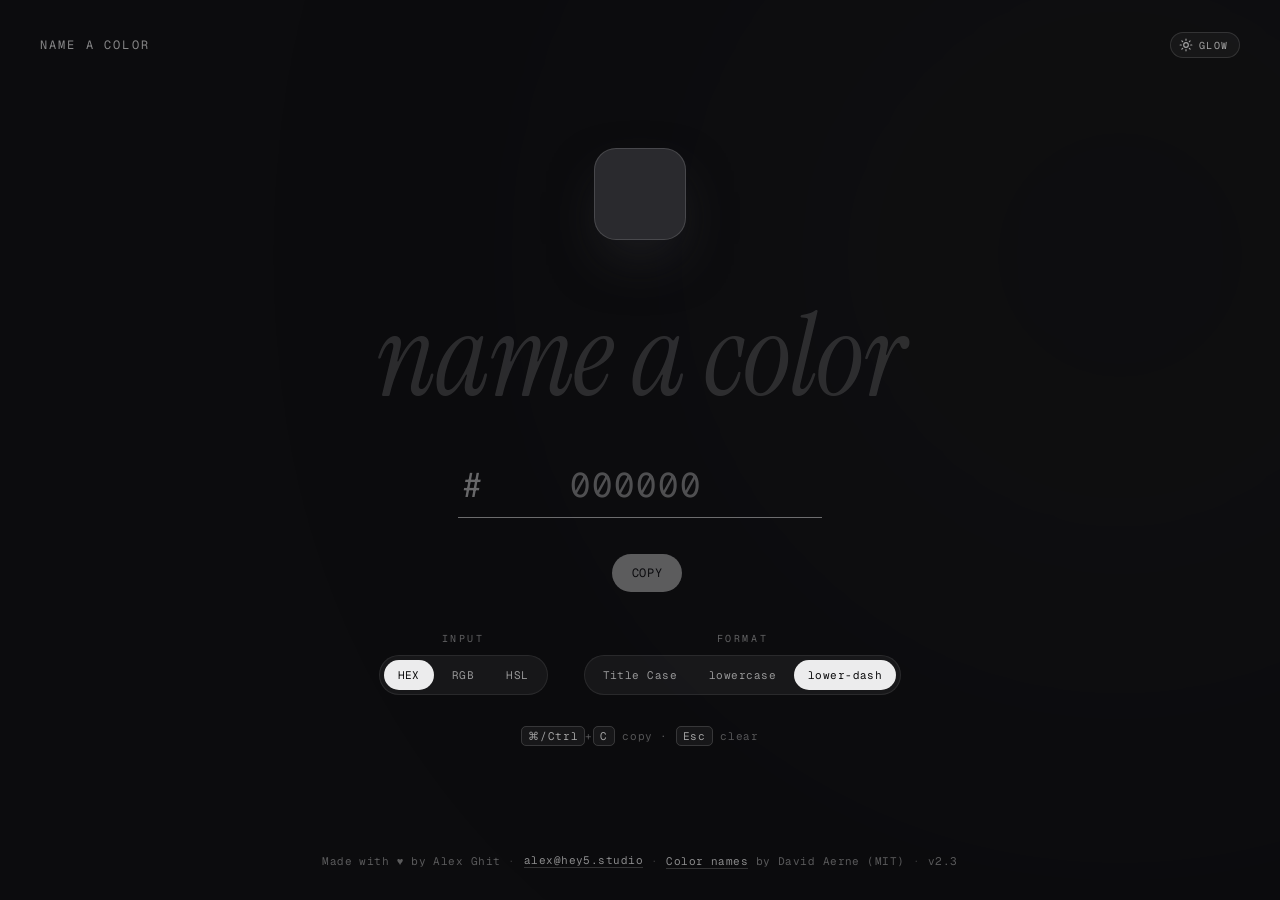
==== site/index.html @ d5b78bcb "Add files via upload" ====
<!DOCTYPE html>
<html lang="en">
<head>
<meta charset="utf-8">
<meta name="viewport" content="width=device-width, initial-scale=1">
<title>Name a Color</title>
<meta name="description" content="Enter a hex code and get a color name.">
<meta name="theme-color" content="#0c0c0e">

<link rel="icon" href="/favicon.ico" sizes="any">
<link rel="icon" href="/favicon.svg" type="image/svg+xml">
<link rel="apple-touch-icon" href="/apple-touch-icon.png">
<link rel="manifest" href="/site.webmanifest">
<meta name="apple-mobile-web-app-title" content="Name a Color">

<meta property="og:type" content="website">
<meta property="og:title" content="Name a Color">
<meta property="og:description" content="Enter a hex code and get a color name.">
<meta name="twitter:card" content="summary">

<link rel="preconnect" href="https://fonts.googleapis.com">
<link rel="preconnect" href="https://fonts.gstatic.com" crossorigin>
<link href="https://fonts.googleapis.com/css2?family=Geist:wght@400;500&family=Geist+Mono:wght@400;500&family=Instrument+Serif&display=swap" rel="stylesheet">
<link rel="stylesheet" href="style.css">
</head>
<body class="is-empty">

<div class="glow" id="glow"></div>

<header class="topbar">
  <button id="home" class="wordmark" type="button">Name a Color</button>
  <div class="topbar-right">
    <button id="glowToggle" class="glowtoggle" type="button" aria-pressed="true" aria-label="Toggle background glow" title="Toggle glow">
      <svg class="glow-on" viewBox="0 0 24 24" fill="none" stroke="currentColor" stroke-width="2" stroke-linecap="round" stroke-linejoin="round" aria-hidden="true">
        <circle cx="12" cy="12" r="4"></circle>
        <path d="M12 2v2M12 20v2M4.9 4.9l1.4 1.4M17.7 17.7l1.4 1.4M2 12h2M20 12h2M4.9 19.1l1.4-1.4M17.7 6.3l1.4-1.4"></path>
      </svg>
      <svg class="glow-off" viewBox="0 0 24 24" fill="none" stroke="currentColor" stroke-width="2" stroke-linecap="round" stroke-linejoin="round" aria-hidden="true">
        <circle cx="12" cy="12" r="4"></circle>
        <path d="M12 2v2M2 12h2M20 12h2M12 20v2"></path>
        <line x1="3" y1="3" x2="21" y2="21"></line>
      </svg>
      <span class="glowtoggle-label">Glow</span>
    </button>
  </div>
</header>

<main class="stage">

  <div class="swatch" id="swatch"></div>

  <div class="family" id="family"></div>

  <h1 class="name" id="name" aria-live="polite">name a color</h1>

  <div class="hexwrap">
    <span class="hash">#</span>
    <span id="hex" class="hexfield"
          contenteditable="plaintext-only"
          role="textbox"
          aria-label="Hex code"
          spellcheck="false"
          autocorrect="off"
          autocapitalize="off"
          data-placeholder="000000"></span>
    <button id="clear" class="clear" type="button" aria-label="Clear" title="Esc to clear">
      <svg viewBox="0 0 24 24" fill="none" stroke="currentColor" stroke-width="2"
           stroke-linecap="round" aria-hidden="true">
        <line x1="6" y1="6" x2="18" y2="18"></line>
        <line x1="18" y1="6" x2="6" y2="18"></line>
      </svg>
    </button>
  </div>

  <div class="meta">
    <div class="pills">
      <span class="pill" id="rgb" role="button" tabindex="0" title="Click to copy" aria-live="polite"></span>
      <span class="pill" id="hsl" role="button" tabindex="0" title="Click to copy" aria-live="polite"></span>
    </div>
    <button class="copy" id="copy" type="button">Copy</button>
  </div>

  <div class="settings">
    <div class="group">
      <div class="grouplabel">Input</div>
      <div class="segs" id="mode">
        <button data-v="hex" type="button">HEX</button>
        <button data-v="rgb" type="button">RGB</button>
        <button data-v="hsl" type="button">HSL</button>
      </div>
    </div>
    <div class="group">
      <div class="grouplabel">Format</div>
      <div class="segs" id="fmt">
        <button data-v="title" type="button">Title Case</button>
        <button data-v="lower" type="button">lowercase</button>
        <button data-v="dash" type="button">lower-dash</button>
      </div>
    </div>
  </div>

  <div class="hint"><kbd>⌘/Ctrl</kbd>+<kbd>C</kbd> copy · <kbd>Esc</kbd> clear</div>

</main>

<footer class="footer">
  <span>Made with ♥ by Alex Ghit</span>
  <span class="dot">·</span>
  <a href="mailto:alex@hey5.studio">alex@hey5.studio</a>
  <span class="dot">·</span>
  <span><a href="https://github.com/meodai/color-names" target="_blank" rel="noopener noreferrer">Color names</a> by David Aerne (MIT)</span>
  <span class="dot">·</span>
  <span>v2.3</span>
</footer>

<script src="colors.js"></script>
<script src="script.js"></script>
</body>
</html>
---- site/style.css ----
*,*::before,*::after{margin:0;padding:0;box-sizing:border-box}

:root{
  --bg:#2a2a2e;
  --accent:rgba(255,255,255,0.30);
  --ink:rgba(255,255,255,0.94);
  --ease:cubic-bezier(.22,1,.36,1);
}

html{
  height:100%;
  overflow-x:hidden;
  -webkit-text-size-adjust:100%;
  text-size-adjust:100%;
}

body{
  min-height:100vh;
  min-height:100svh;
  width:100%;
  max-width:100%;
  background:#0c0c0e;
  color:var(--ink);
  font-family:'Geist',-apple-system,BlinkMacSystemFont,sans-serif;
  display:flex;
  flex-direction:column;
  position:relative;
  overflow-x:clip;
  -webkit-tap-highlight-color:transparent;
}

/* text selection colour */
::selection{
  background:var(--accent);
  color:#0c0c0e;
}

/* buttons: no gesture-disambiguation delay on touch */
button{
  touch-action:manipulation;
  -webkit-tap-highlight-color:transparent;
}

/* instant press feedback (no transition on the way down) */
.copy:active,
.clear:active,
.segs button:active{
  transition:none;
  transform:scale(.94);
}
.copy:active{background:rgba(255,255,255,.75)}
.clear:active{background:rgba(255,255,255,.22)}

/* stop long-press selecting decorative / interactive chrome */
.topbar,
.family,
.name,
.hash,
.grouplabel,
.hint,
.segs,
.copy,
.clear,
.footer{
  -webkit-user-select:none;
  user-select:none;
}

/* ambient glow */
.glow{
  position:absolute;
  top:-25%;
  left:50%;
  width:min(960px, 140vw);
  aspect-ratio:1;
  border-radius:50%;
  background:var(--bg);
  filter:blur(200px);
  opacity:.24;
  transition:background 900ms var(--ease), opacity 900ms var(--ease);
  animation:glowdrift 14s ease-in-out infinite;
  will-change:transform;
  pointer-events:none;
}
@keyframes glowdrift{
  0%{transform:translate(-50%,0) scale(1)}
  50%{transform:translate(-50%,2%) scale(1.06)}
  100%{transform:translate(-50%,0) scale(1)}
}
@media (prefers-reduced-motion:reduce){
  .glow{animation:none}
  *{transition-duration:.01ms !important}
}

/* hide glow when toggled off */
body.no-glow .glow{opacity:0 !important}

.topbar-right{
  display:flex;
  align-items:center;
  gap:12px;
}
.glowtoggle{
  display:inline-flex;
  align-items:center;
  gap:6px;
  height:26px;
  padding:0 10px 0 8px;
  border:1px solid rgba(255,255,255,.12);
  border-radius:999px;
  background:rgba(255,255,255,.04);
  color:rgba(255,255,255,.6);
  cursor:pointer;
  font-family:'Geist Mono',ui-monospace,monospace;
  font-size:10px;
  letter-spacing:.16em;
  text-transform:uppercase;
  transition:background 200ms, color 200ms, border-color 200ms;
}
.glowtoggle svg{width:14px;height:14px;flex:none}
.glowtoggle .glow-off{display:none}
.glowtoggle[aria-pressed="false"] .glow-on{display:none}
.glowtoggle[aria-pressed="false"] .glow-off{display:block}
.glowtoggle:hover{color:rgba(255,255,255,.92);border-color:rgba(255,255,255,.25)}
.glowtoggle[aria-pressed="false"]{
  color:rgba(255,255,255,.4);
  background:transparent;
}

/* top bar */
.topbar{
  position:relative;
  display:flex;
  justify-content:space-between;
  align-items:center;
  padding:32px 40px;
  font-family:'Geist Mono',ui-monospace,monospace;
  font-size:12px;
  letter-spacing:.18em;
  text-transform:uppercase;
  color:rgba(255,255,255,.5);
}
.wordmark{
  font:inherit;
  letter-spacing:inherit;
  text-transform:inherit;
  color:inherit;
  background:none;
  border:none;
  padding:0;
  cursor:pointer;
  transition:color 200ms;
}
.wordmark:hover{color:rgba(255,255,255,.85)}

/* center stage */
.stage{
  position:relative;
  flex:1;
  display:flex;
  flex-direction:column;
  align-items:center;
  justify-content:center;
  text-align:center;
  padding:0 24px 24px;
}

.swatch{
  width:92px;
  height:92px;
  border-radius:22px;
  background:var(--bg);
  box-shadow:0 24px 60px -18px var(--bg), inset 0 0 0 1px rgba(255,255,255,.14);
  transition:background 900ms var(--ease), box-shadow 900ms var(--ease);
  margin-bottom:30px;
}

.family{
  font-family:'Geist Mono',ui-monospace,monospace;
  font-size:12px;
  letter-spacing:.28em;
  text-transform:uppercase;
  color:rgba(255,255,255,.42);
  margin-bottom:18px;
}

.name{
  font-family:'Instrument Serif',Georgia,serif;
  font-weight:400;
  font-size:clamp(34px,9vw,140px);
  line-height:.98;
  letter-spacing:-.01em;
  text-wrap:balance;
  color:var(--accent);
  transition:color 700ms var(--ease);
  max-width:100%;
  overflow-wrap:break-word;
  hyphens:auto;
}

/* hex input */
.hexwrap{
  margin-top:44px;
  display:inline-flex;
  align-items:center;
  gap:4px;
  border-bottom:1.5px solid rgba(255,255,255,.16);
  padding:6px 4px 10px;
  transition:border-color 300ms;
}
.hexwrap:focus-within{border-bottom-color:rgba(255,255,255,.4)}

.hash{
  font-family:'Geist Mono',ui-monospace,monospace;
  font-size:clamp(22px,3.4vw,34px);
  color:rgba(255,255,255,.38);
}

.hexfield{
  display:inline-block;
  min-width:clamp(180px,32vw,300px);
  outline:none;
  color:var(--ink);
  font-family:'Geist Mono',ui-monospace,monospace;
  font-size:clamp(22px,3.4vw,34px);
  letter-spacing:.06em;
  caret-color:var(--accent);
  white-space:pre;
  overflow:hidden;
  -webkit-user-modify:read-write-plaintext-only;
  -webkit-touch-callout:none;
}
.hexfield:empty::before{
  content:attr(data-placeholder);
  color:rgba(255,255,255,.28);
  pointer-events:none;
}

.clear{
  flex:none;
  display:grid;
  place-items:center;
  width:26px;
  height:26px;
  margin-left:2px;
  padding:0;
  border:none;
  border-radius:50%;
  background:rgba(255,255,255,.08);
  color:rgba(255,255,255,.55);
  cursor:pointer;
  transition:background 180ms, color 180ms, opacity 180ms, transform 140ms var(--ease);
}
.clear svg{width:13px;height:13px}
.clear:hover{background:rgba(255,255,255,.16);color:rgba(255,255,255,.9)}
.is-empty .clear{opacity:0;pointer-events:none}

/* meta + copy */
.meta{
  margin-top:36px;
  display:flex;
  align-items:center;
  gap:14px;
  flex-wrap:wrap;
  justify-content:center;
}
.pills{
  display:flex;
  gap:10px;
  flex-wrap:wrap;
  justify-content:center;
  font-family:'Geist Mono',ui-monospace,monospace;
  font-size:12px;
  letter-spacing:.04em;
  color:rgba(255,255,255,.6);
}
.pill{
  border:1px solid rgba(255,255,255,.14);
  border-radius:999px;
  padding:8px 14px;
  white-space:nowrap;
  cursor:pointer;
  transition:border-color 140ms var(--ease), background 140ms var(--ease);
}
.pill:hover{
  border-color:rgba(255,255,255,.3);
  background:rgba(255,255,255,.05);
}
.pill:active{transform:translateY(1px)}
.pill.copied{
  border-color:rgba(255,255,255,.4);
  background:rgba(255,255,255,.08);
}

.copy{
  cursor:pointer;
  font-family:'Geist Mono',ui-monospace,monospace;
  font-size:12px;
  letter-spacing:.06em;
  text-transform:uppercase;
  color:#0c0c0e;
  background:rgba(255,255,255,.94);
  border:none;
  border-radius:999px;
  padding:11px 20px;
  transition:opacity 200ms, transform 140ms var(--ease), background 140ms;
}
.copy:hover{opacity:.85}

/* settings */
.settings{
  margin-top:40px;
  display:flex;
  gap:36px;
  flex-wrap:wrap;
  justify-content:center;
  align-items:flex-start;
}
.group{
  display:flex;
  flex-direction:column;
  align-items:center;
  gap:10px;
}
.grouplabel{
  font-family:'Geist Mono',ui-monospace,monospace;
  font-size:10px;
  letter-spacing:.26em;
  text-transform:uppercase;
  color:rgba(255,255,255,.35);
}
.segs{
  display:flex;
  gap:4px;
  max-width:100%;
  background:rgba(255,255,255,.05);
  border:1px solid rgba(255,255,255,.08);
  border-radius:999px;
  padding:4px;
}
.segs button{
  cursor:pointer;
  font-family:'Geist Mono',ui-monospace,monospace;
  font-size:11px;
  letter-spacing:.04em;
  white-space:nowrap;
  border:none;
  border-radius:999px;
  padding:8px 14px;
  background:transparent;
  color:rgba(255,255,255,.55);
  transition:background 220ms, color 220ms, transform 140ms var(--ease);
}
.segs button:hover{color:rgba(255,255,255,.85)}
.segs button[aria-pressed="true"]{
  background:rgba(255,255,255,.92);
  color:#0c0c0e;
}

.hint{
  margin-top:34px;
  font-family:'Geist Mono',ui-monospace,monospace;
  font-size:11px;
  letter-spacing:.06em;
  color:rgba(255,255,255,.3);
}
.hint kbd{
  font-family:inherit;
  font-size:inherit;
  padding:2px 6px;
  border-radius:5px;
  border:1px solid rgba(255,255,255,.14);
  background:rgba(255,255,255,.05);
  color:rgba(255,255,255,.6);
}

/* footer */
.footer{
  position:relative;
  flex-shrink:0;
  display:flex;
  flex-wrap:wrap;
  justify-content:center;
  align-items:center;
  gap:8px;
  padding:28px 24px 32px;
  font-family:'Geist Mono',ui-monospace,monospace;
  font-size:11px;
  letter-spacing:.04em;
  color:rgba(255,255,255,.32);
  text-align:center;
}
.footer a{
  color:rgba(255,255,255,.52);
  text-decoration:none;
  border-bottom:1px solid rgba(255,255,255,.16);
  transition:color 200ms, border-color 200ms;
}
.footer a:hover{
  color:rgba(255,255,255,.85);
  border-bottom-color:rgba(255,255,255,.4);
}
.footer .dot{opacity:.5}

/* empty state */
.is-empty .pill{display:none}
.is-empty .copy{opacity:.35;pointer-events:none}
.is-empty .name{opacity:.45;font-style:italic}
.is-empty .glow{opacity:.10}
.is-empty .family{min-height:1em}

/* keyboard focus */
.copy:focus-visible,
.segs button:focus-visible,
.footer a:focus-visible{
  outline:2px solid var(--accent);
  outline-offset:2px;
}
.hexfield:focus-visible{outline:none}

@media (max-width:600px){
  .topbar{padding:24px 20px;font-size:11px}
  .stage{padding:0 16px 24px}
  .settings{gap:24px}
  .footer{
    flex-direction:column;
    gap:14px;
    font-size:11px;
    line-height:1.5;
    padding:24px 20px 30px;
  }
  .footer .dot{display:none}
  .footer a{
    display:inline;
    border-bottom-width:1px;
  }
}

@media (max-width:380px){
  .segs button{padding:8px 9px;font-size:10px;letter-spacing:0}
  .swatch{width:76px;height:76px;border-radius:18px;margin-bottom:24px}
  .hexwrap{margin-top:32px}
  .meta{margin-top:28px}
  .settings{margin-top:32px}
}
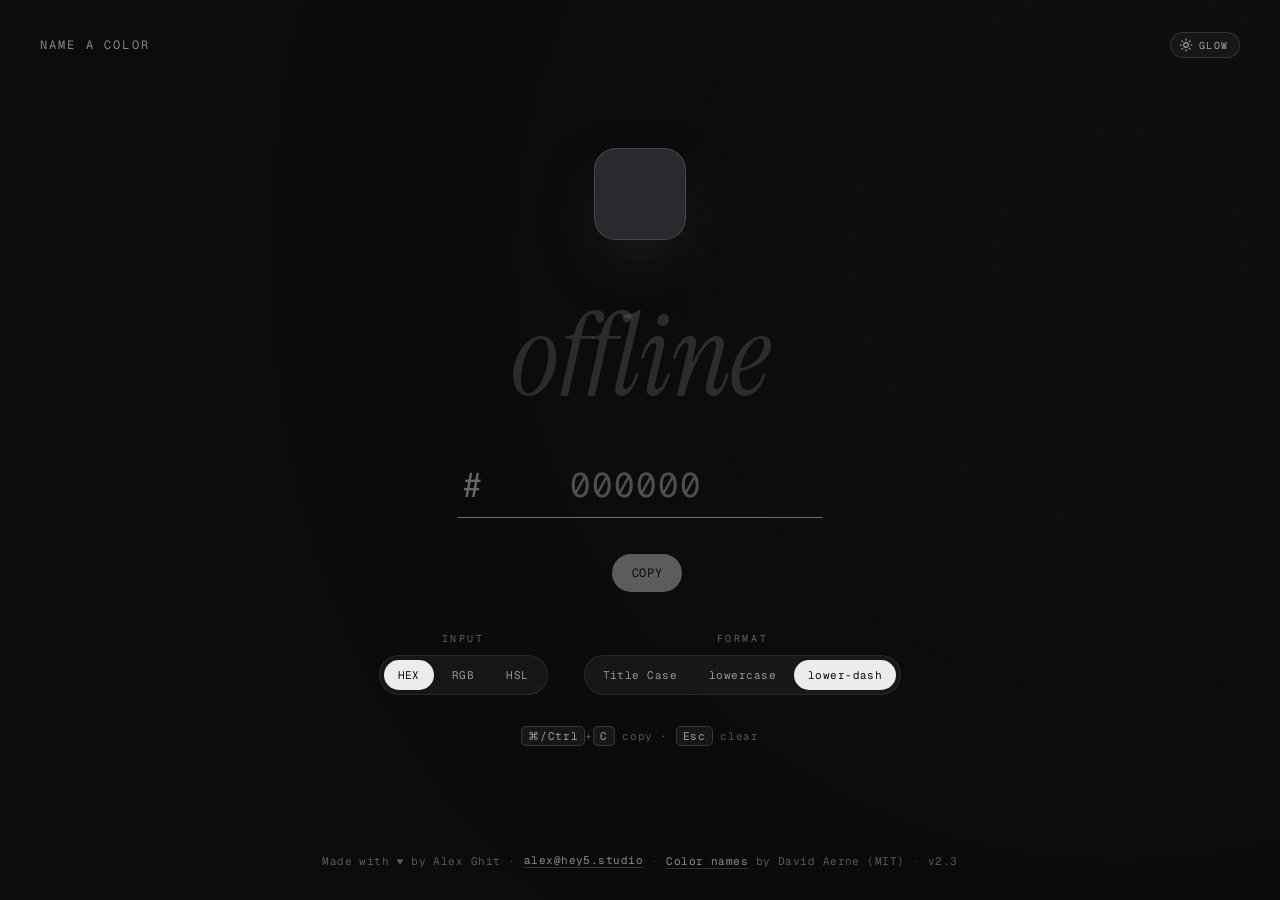
==== commit 993d7134: "Rename index.html to site/index.html" ====
--- a/site/index.html
+++ b/site/index.html
@@ -7,11 +7,7 @@
 <meta name="description" content="Enter a hex code and get a color name.">
 <meta name="theme-color" content="#0c0c0e">
 
-<link rel="icon" href="/favicon.ico" sizes="any">
-<link rel="icon" href="/favicon.svg" type="image/svg+xml">
-<link rel="apple-touch-icon" href="/apple-touch-icon.png">
-<link rel="manifest" href="/site.webmanifest">
-<meta name="apple-mobile-web-app-title" content="Name a Color">
+<link rel="icon" type="image/svg+xml" href="data:image/svg+xml,%3Csvg%20width%3D%2232%22%20height%3D%2232%22%20viewBox%3D%220%200%2032%2032%22%20xmlns%3D%22http%3A%2F%2Fwww.w3.org%2F2000%2Fsvg%22%3E%20%3Crect%20width%3D%2232%22%20height%3D%2232%22%20rx%3D%226%22%20fill%3D%22%23111111%22%3E%3C%2Frect%3E%20%3Ccircle%20cx%3D%2216%22%20cy%3D%2216%22%20r%3D%228%22%20fill%3D%22%23ffffff%22%3E%3C%2Fcircle%3E%20%3C%2Fsvg%3E">
 
 <meta property="og:type" content="website">
 <meta property="og:title" content="Name a Color">
@@ -21,7 +17,453 @@
 <link rel="preconnect" href="https://fonts.googleapis.com">
 <link rel="preconnect" href="https://fonts.gstatic.com" crossorigin>
 <link href="https://fonts.googleapis.com/css2?family=Geist:wght@400;500&family=Geist+Mono:wght@400;500&family=Instrument+Serif&display=swap" rel="stylesheet">
-<link rel="stylesheet" href="style.css">
+<style>
+*,*::before,*::after{margin:0;padding:0;box-sizing:border-box}
+
+:root{
+  --bg:#2a2a2e;
+  --accent:rgba(255,255,255,0.30);
+  --ink:rgba(255,255,255,0.94);
+  --ease:cubic-bezier(.22,1,.36,1);
+}
+
+html{
+  height:100%;
+  overflow-x:hidden;
+  -webkit-text-size-adjust:100%;
+  text-size-adjust:100%;
+}
+
+body{
+  min-height:100vh;
+  min-height:100svh;
+  width:100%;
+  max-width:100%;
+  background:#0c0c0e;
+  color:var(--ink);
+  font-family:'Geist',-apple-system,BlinkMacSystemFont,sans-serif;
+  display:flex;
+  flex-direction:column;
+  position:relative;
+  overflow-x:clip;
+  -webkit-tap-highlight-color:transparent;
+}
+
+/* text selection colour */
+::selection{
+  background:var(--accent);
+  color:#0c0c0e;
+}
+
+/* buttons: no gesture-disambiguation delay on touch */
+button{
+  touch-action:manipulation;
+  -webkit-tap-highlight-color:transparent;
+}
+
+/* instant press feedback (no transition on the way down) */
+.copy:active,
+.clear:active,
+.segs button:active{
+  transition:none;
+  transform:scale(.94);
+}
+.copy:active{background:rgba(255,255,255,.75)}
+.clear:active{background:rgba(255,255,255,.22)}
+
+/* stop long-press selecting decorative / interactive chrome */
+.topbar,
+.family,
+.name,
+.hash,
+.grouplabel,
+.hint,
+.segs,
+.copy,
+.clear,
+.footer{
+  -webkit-user-select:none;
+  user-select:none;
+}
+
+/* ambient glow */
+.glow{
+  position:absolute;
+  top:-25%;
+  left:50%;
+  width:min(960px, 140vw);
+  aspect-ratio:1;
+  border-radius:50%;
+  background:var(--bg);
+  filter:blur(200px);
+  opacity:.24;
+  transition:background 900ms var(--ease), opacity 900ms var(--ease);
+  animation:glowdrift 14s ease-in-out infinite;
+  will-change:transform;
+  pointer-events:none;
+}
+@keyframes glowdrift{
+  0%{transform:translate(-50%,0) scale(1)}
+  50%{transform:translate(-50%,2%) scale(1.06)}
+  100%{transform:translate(-50%,0) scale(1)}
+}
+@media (prefers-reduced-motion:reduce){
+  .glow{animation:none}
+  *{transition-duration:.01ms !important}
+}
+
+/* hide glow when toggled off */
+body.no-glow .glow{opacity:0 !important}
+
+.topbar-right{
+  display:flex;
+  align-items:center;
+  gap:12px;
+}
+.glowtoggle{
+  display:inline-flex;
+  align-items:center;
+  gap:6px;
+  height:26px;
+  padding:0 10px 0 8px;
+  border:1px solid rgba(255,255,255,.12);
+  border-radius:999px;
+  background:rgba(255,255,255,.04);
+  color:rgba(255,255,255,.6);
+  cursor:pointer;
+  font-family:'Geist Mono',ui-monospace,monospace;
+  font-size:10px;
+  letter-spacing:.16em;
+  text-transform:uppercase;
+  transition:background 200ms, color 200ms, border-color 200ms;
+}
+.glowtoggle svg{width:14px;height:14px;flex:none}
+.glowtoggle .glow-off{display:none}
+.glowtoggle[aria-pressed="false"] .glow-on{display:none}
+.glowtoggle[aria-pressed="false"] .glow-off{display:block}
+.glowtoggle:hover{color:rgba(255,255,255,.92);border-color:rgba(255,255,255,.25)}
+.glowtoggle[aria-pressed="false"]{
+  color:rgba(255,255,255,.4);
+  background:transparent;
+}
+
+/* top bar */
+.topbar{
+  position:relative;
+  display:flex;
+  justify-content:space-between;
+  align-items:center;
+  padding:32px 40px;
+  font-family:'Geist Mono',ui-monospace,monospace;
+  font-size:12px;
+  letter-spacing:.18em;
+  text-transform:uppercase;
+  color:rgba(255,255,255,.5);
+}
+.wordmark{
+  font:inherit;
+  letter-spacing:inherit;
+  text-transform:inherit;
+  color:inherit;
+  background:none;
+  border:none;
+  padding:0;
+  cursor:pointer;
+  transition:color 200ms;
+}
+.wordmark:hover{color:rgba(255,255,255,.85)}
+
+/* center stage */
+.stage{
+  position:relative;
+  flex:1;
+  display:flex;
+  flex-direction:column;
+  align-items:center;
+  justify-content:center;
+  text-align:center;
+  padding:0 24px 24px;
+}
+
+.swatch{
+  width:92px;
+  height:92px;
+  border-radius:22px;
+  background:var(--bg);
+  box-shadow:0 24px 60px -18px var(--bg), inset 0 0 0 1px rgba(255,255,255,.14);
+  transition:background 900ms var(--ease), box-shadow 900ms var(--ease);
+  margin-bottom:30px;
+}
+
+.family{
+  font-family:'Geist Mono',ui-monospace,monospace;
+  font-size:12px;
+  letter-spacing:.28em;
+  text-transform:uppercase;
+  color:rgba(255,255,255,.42);
+  margin-bottom:18px;
+}
+
+.name{
+  font-family:'Instrument Serif',Georgia,serif;
+  font-weight:400;
+  font-size:clamp(34px,9vw,140px);
+  line-height:.98;
+  letter-spacing:-.01em;
+  text-wrap:balance;
+  color:var(--accent);
+  transition:color 700ms var(--ease);
+  max-width:100%;
+  overflow-wrap:break-word;
+  hyphens:auto;
+}
+
+/* hex input */
+.hexwrap{
+  margin-top:44px;
+  display:inline-flex;
+  align-items:center;
+  gap:4px;
+  border-bottom:1.5px solid rgba(255,255,255,.16);
+  padding:6px 4px 10px;
+  transition:border-color 300ms;
+}
+.hexwrap:focus-within{border-bottom-color:rgba(255,255,255,.4)}
+
+.hash{
+  font-family:'Geist Mono',ui-monospace,monospace;
+  font-size:clamp(22px,3.4vw,34px);
+  color:rgba(255,255,255,.38);
+}
+
+.hexfield{
+  display:inline-block;
+  min-width:clamp(180px,32vw,300px);
+  outline:none;
+  color:var(--ink);
+  font-family:'Geist Mono',ui-monospace,monospace;
+  font-size:clamp(22px,3.4vw,34px);
+  letter-spacing:.06em;
+  caret-color:var(--accent);
+  white-space:pre;
+  overflow:hidden;
+  -webkit-user-modify:read-write-plaintext-only;
+  -webkit-touch-callout:none;
+}
+.hexfield:empty::before{
+  content:attr(data-placeholder);
+  color:rgba(255,255,255,.28);
+  pointer-events:none;
+}
+
+.clear{
+  flex:none;
+  display:grid;
+  place-items:center;
+  width:26px;
+  height:26px;
+  margin-left:2px;
+  padding:0;
+  border:none;
+  border-radius:50%;
+  background:rgba(255,255,255,.08);
+  color:rgba(255,255,255,.55);
+  cursor:pointer;
+  transition:background 180ms, color 180ms, opacity 180ms, transform 140ms var(--ease);
+}
+.clear svg{width:13px;height:13px}
+.clear:hover{background:rgba(255,255,255,.16);color:rgba(255,255,255,.9)}
+.is-empty .clear{opacity:0;pointer-events:none}
+
+/* meta + copy */
+.meta{
+  margin-top:36px;
+  display:flex;
+  align-items:center;
+  gap:14px;
+  flex-wrap:wrap;
+  justify-content:center;
+}
+.pills{
+  display:flex;
+  gap:10px;
+  flex-wrap:wrap;
+  justify-content:center;
+  font-family:'Geist Mono',ui-monospace,monospace;
+  font-size:12px;
+  letter-spacing:.04em;
+  color:rgba(255,255,255,.6);
+}
+.pill{
+  border:1px solid rgba(255,255,255,.14);
+  border-radius:999px;
+  padding:8px 14px;
+  white-space:nowrap;
+  cursor:pointer;
+  transition:border-color 140ms var(--ease), background 140ms var(--ease);
+}
+.pill:hover{
+  border-color:rgba(255,255,255,.3);
+  background:rgba(255,255,255,.05);
+}
+.pill:active{transform:translateY(1px)}
+.pill.copied{
+  border-color:rgba(255,255,255,.4);
+  background:rgba(255,255,255,.08);
+}
+
+.copy{
+  cursor:pointer;
+  font-family:'Geist Mono',ui-monospace,monospace;
+  font-size:12px;
+  letter-spacing:.06em;
+  text-transform:uppercase;
+  color:#0c0c0e;
+  background:rgba(255,255,255,.94);
+  border:none;
+  border-radius:999px;
+  padding:11px 20px;
+  transition:opacity 200ms, transform 140ms var(--ease), background 140ms;
+}
+.copy:hover{opacity:.85}
+
+/* settings */
+.settings{
+  margin-top:40px;
+  display:flex;
+  gap:36px;
+  flex-wrap:wrap;
+  justify-content:center;
+  align-items:flex-start;
+}
+.group{
+  display:flex;
+  flex-direction:column;
+  align-items:center;
+  gap:10px;
+}
+.grouplabel{
+  font-family:'Geist Mono',ui-monospace,monospace;
+  font-size:10px;
+  letter-spacing:.26em;
+  text-transform:uppercase;
+  color:rgba(255,255,255,.35);
+}
+.segs{
+  display:flex;
+  gap:4px;
+  max-width:100%;
+  background:rgba(255,255,255,.05);
+  border:1px solid rgba(255,255,255,.08);
+  border-radius:999px;
+  padding:4px;
+}
+.segs button{
+  cursor:pointer;
+  font-family:'Geist Mono',ui-monospace,monospace;
+  font-size:11px;
+  letter-spacing:.04em;
+  white-space:nowrap;
+  border:none;
+  border-radius:999px;
+  padding:8px 14px;
+  background:transparent;
+  color:rgba(255,255,255,.55);
+  transition:background 220ms, color 220ms, transform 140ms var(--ease);
+}
+.segs button:hover{color:rgba(255,255,255,.85)}
+.segs button[aria-pressed="true"]{
+  background:rgba(255,255,255,.92);
+  color:#0c0c0e;
+}
+
+.hint{
+  margin-top:34px;
+  font-family:'Geist Mono',ui-monospace,monospace;
+  font-size:11px;
+  letter-spacing:.06em;
+  color:rgba(255,255,255,.3);
+}
+.hint kbd{
+  font-family:inherit;
+  font-size:inherit;
+  padding:2px 6px;
+  border-radius:5px;
+  border:1px solid rgba(255,255,255,.14);
+  background:rgba(255,255,255,.05);
+  color:rgba(255,255,255,.6);
+}
+
+/* footer */
+.footer{
+  position:relative;
+  flex-shrink:0;
+  display:flex;
+  flex-wrap:wrap;
+  justify-content:center;
+  align-items:center;
+  gap:8px;
+  padding:28px 24px 32px;
+  font-family:'Geist Mono',ui-monospace,monospace;
+  font-size:11px;
+  letter-spacing:.04em;
+  color:rgba(255,255,255,.32);
+  text-align:center;
+}
+.footer a{
+  color:rgba(255,255,255,.52);
+  text-decoration:none;
+  border-bottom:1px solid rgba(255,255,255,.16);
+  transition:color 200ms, border-color 200ms;
+}
+.footer a:hover{
+  color:rgba(255,255,255,.85);
+  border-bottom-color:rgba(255,255,255,.4);
+}
+.footer .dot{opacity:.5}
+
+/* empty state */
+.is-empty .pill{display:none}
+.is-empty .copy{opacity:.35;pointer-events:none}
+.is-empty .name{opacity:.45;font-style:italic}
+.is-empty .glow{opacity:.10}
+.is-empty .family{min-height:1em}
+
+/* keyboard focus */
+.copy:focus-visible,
+.segs button:focus-visible,
+.footer a:focus-visible{
+  outline:2px solid var(--accent);
+  outline-offset:2px;
+}
+.hexfield:focus-visible{outline:none}
+
+@media (max-width:600px){
+  .topbar{padding:24px 20px;font-size:11px}
+  .stage{padding:0 16px 24px}
+  .settings{gap:24px}
+  .footer{
+    flex-direction:column;
+    gap:14px;
+    font-size:11px;
+    line-height:1.5;
+    padding:24px 20px 30px;
+  }
+  .footer .dot{display:none}
+  .footer a{
+    display:inline;
+    border-bottom-width:1px;
+  }
+}
+
+@media (max-width:380px){
+  .segs button{padding:8px 9px;font-size:10px;letter-spacing:0}
+  .swatch{width:76px;height:76px;border-radius:18px;margin-bottom:24px}
+  .hexwrap{margin-top:32px}
+  .meta{margin-top:28px}
+  .settings{margin-top:32px}
+}
+</style>
 </head>
 <body class="is-empty">
 
@@ -114,6 +556,705 @@
 </footer>
 
 <script src="colors.js"></script>
-<script src="script.js"></script>
+<script>
+const el = {
+  swatch: document.getElementById('swatch'),
+  family: document.getElementById('family'),
+  name:   document.getElementById('name'),
+  hex:    document.getElementById('hex'),
+  rgb:    document.getElementById('rgb'),
+  hsl:    document.getElementById('hsl'),
+  copy:   document.getElementById('copy'),
+  clear:  document.getElementById('clear'),
+  fmt:    document.getElementById('fmt'),
+  mode:   document.getElementById('mode'),
+  hash:   document.querySelector('.hash'),
+  glowToggle: document.getElementById('glowToggle'),
+  home:   document.getElementById('home'),
+};
+
+const state = {
+  raw: '',
+  mode: 'hex',
+  format: 'dash',
+  copied: false,
+  copiedWhat: 'name',
+};
+
+let copyTimer = null;
+let hashTimer = null;
+let lastPushed = null;
+
+/* ---------- color dataset ---------- */
+
+let DB = null;
+
+function loadColors(){
+  const d = window.__COLORS__;
+  if(!d || !d.n || !d.h) return false;
+
+  const N = d.n.length;
+  const L = new Float32Array(N), A = new Float32Array(N), B = new Float32Array(N);
+
+  for(let i = 0; i < N; i++){
+    const n = parseInt(d.h.substr(i*6, 6), 16);
+    const lab = rgbToLab((n>>16)&255, (n>>8)&255, n&255);
+    L[i] = lab[0]; A[i] = lab[1]; B[i] = lab[2];
+  }
+  DB = { n: d.n, L, A, B, N };
+  return true;
+}
+
+/* ---------- color math ---------- */
+
+function hexToRgb(h){
+  const n = parseInt(h, 16);
+  return { r:(n>>16)&255, g:(n>>8)&255, b:n&255 };
+}
+
+/* ---------- input modes ---------- */
+
+const MODES = {
+  hex: { filter: /[^0-9a-fA-F]/g, max: 6, placeholder: '000000', hash: true },
+  rgb: { filter: /[^0-9,\s]/g,    max: 15, placeholder: '255 128 0', hash: false },
+  hsl: { filter: /[^0-9,\s]/g,    max: 15, placeholder: '210 50 40', hash: false },
+};
+
+// pull up to 3 numbers from "255 128 0" / "255,128,0"
+function triplet(raw){
+  const p = raw.split(/[\s,]+/).filter(Boolean).map(Number);
+  if(p.length !== 3 || p.some(n => !Number.isFinite(n))) return null;
+  return p;
+}
+
+function toHexByte(n){
+  n = Math.round(Math.min(255, Math.max(0, n)));
+  return n.toString(16).padStart(2, '0');
+}
+
+function rgbToHexStr(r, g, b){
+  return toHexByte(r) + toHexByte(g) + toHexByte(b);
+}
+
+function hslToHexStr(h, s, l){
+  h = ((h % 360) + 360) % 360; s = Math.min(100, Math.max(0, s)) / 100; l = Math.min(100, Math.max(0, l)) / 100;
+  const c = (1 - Math.abs(2*l - 1)) * s;
+  const x = c * (1 - Math.abs((h/60) % 2 - 1));
+  const m = l - c/2;
+  let r=0, g=0, b=0;
+  if(h < 60)       { r=c; g=x; }
+  else if(h < 120) { r=x; g=c; }
+  else if(h < 180) { g=c; b=x; }
+  else if(h < 240) { g=x; b=c; }
+  else if(h < 300) { r=x; b=c; }
+  else             { r=c; b=x; }
+  return rgbToHexStr((r+m)*255, (g+m)*255, (b+m)*255);
+}
+
+// raw (in current mode) -> 6-char hex, or null
+function rawToHex(raw){
+  if(state.mode === 'hex') return normalize(raw);
+  const t = triplet(raw);
+  if(!t) return null;
+  if(state.mode === 'rgb'){
+    if(t.some(n => n > 255)) return null;
+    return rgbToHexStr(t[0], t[1], t[2]);
+  }
+  if(t[0] > 360 || t[1] > 100 || t[2] > 100) return null;
+  return hslToHexStr(t[0], t[1], t[2]);
+}
+
+// per-channel max for grouping/clamping bare digits
+const MODE_MAX = {
+  rgb: [255, 255, 255],
+  hsl: [360, 100, 100],
+};
+
+// "255128000" -> "255 128 0"; only groups when the user typed no separator yet
+function autoGroup(str){
+  if(state.mode === 'hex') return str;
+  if(/[\s,]/.test(str)) return str;          // user is placing their own spaces
+  const digits = str.replace(/\D/g, '');
+  if(!digits) return str;
+  const max = MODE_MAX[state.mode];
+  const groups = [];
+  let i = 0;
+  while(i < digits.length && groups.length < 3){
+    const cap = max[groups.length];
+    if(digits[i] === '0'){                    // leading zero -> that channel is just "0"
+      groups.push('0'); i++; continue;
+    }
+    let g = digits[i]; i++;                    // take 2nd and 3rd digit while <= cap
+    while(i < digits.length && g.length < 3 && Number(g + digits[i]) <= cap){
+      g += digits[i]; i++;
+    }
+    groups.push(g);
+  }
+  return groups.join(' ');   // extra digits beyond 3 channels are dropped
+}
+
+// clamp each channel to <=3 digits, <= its max, and at most 3 channels
+// (used when the user types their own separators so autoGroup backs off)
+function clampChannels(str){
+  const max = MODE_MAX[state.mode];
+  const trailing = /[\s,]$/.test(str);
+  let parts = str.split(/[\s,]+/).filter(function(p, i){ return p !== '' || i === 0; });
+  parts = parts.slice(0, 3).map(function(p, i){
+    p = p.replace(/\D/g, '').slice(0, 3);
+    if(p !== '' && Number(p) > max[i]) p = String(max[i]);
+    return p;
+  });
+  let out = parts.join(' ');
+  if(trailing && parts.length < 3) out += ' ';   // keep the space the user just typed
+  return out;
+}
+
+function cleanInput(str){
+  const m = MODES[state.mode];
+  let out = str.replace(m.filter, '').slice(0, m.max);
+  if(state.mode === 'hex'){ out = out.toLowerCase(); return out; }
+  return /[\s,]/.test(out) ? clampChannels(out) : autoGroup(out);
+}
+
+// express a resolved hex as the raw input string for a given mode
+function hexToRaw(hexFull, mode){
+  if(mode === 'hex') return hexFull;
+  const c = hexToRgb(hexFull);
+  if(mode === 'rgb') return c.r + ' ' + c.g + ' ' + c.b;
+  const hsl = rgbToHsl(c.r, c.g, c.b);
+  return hsl.h + ' ' + hsl.s + ' ' + hsl.l;
+}
+
+function rgbToHsl(r, g, b){
+  r/=255; g/=255; b/=255;
+  const mx = Math.max(r,g,b), mn = Math.min(r,g,b);
+  let h = 0, s = 0;
+  const l = (mx+mn)/2;
+  const d = mx-mn;
+  if(d !== 0){
+    s = l > 0.5 ? d/(2-mx-mn) : d/(mx+mn);
+    if(mx === r)      h = ((g-b)/d + (g<b ? 6 : 0));
+    else if(mx === g) h = (b-r)/d + 2;
+    else              h = (r-g)/d + 4;
+    h *= 60;
+  }
+  return { h:Math.round(h), s:Math.round(s*100), l:Math.round(l*100) };
+}
+
+function srgb(c){
+  c /= 255;
+  return c <= 0.04045 ? c/12.92 : Math.pow((c+0.055)/1.055, 2.4);
+}
+
+function rgbToLab(r, g, b){
+  r = srgb(r); g = srgb(g); b = srgb(b);
+  const x = (r*0.4124 + g*0.3576 + b*0.1805) / 0.95047;
+  const y =  r*0.2126 + g*0.7152 + b*0.0722;
+  const z = (r*0.0193 + g*0.1192 + b*0.9505) / 1.08883;
+  const f = t => t > 0.008856 ? Math.cbrt(t) : 7.787*t + 16/116;
+  const fx = f(x), fy = f(y), fz = f(z);
+  return [116*fy - 16, 500*(fx-fy), 200*(fy-fz)];
+}
+
+/* ---------- nearest curated name ---------- */
+
+function nearestName(hex){
+  if(!DB) return null;
+  const c = hexToRgb(hex);
+  const lab = rgbToLab(c.r, c.g, c.b);
+  const l = lab[0], a = lab[1], bb = lab[2];
+  let best = 0, bd = Infinity;
+  for(let i = 0; i < DB.N; i++){
+    const dl = DB.L[i]-l, da = DB.A[i]-a, db = DB.B[i]-bb;
+    const dist = dl*dl + da*da + db*db;
+    if(dist < bd){ bd = dist; best = i; }
+  }
+  return DB.n[best];
+}
+
+/* ---------- family label ---------- */
+
+function familyOf(h, s){
+  if(s <= 8) return 'Neutral';
+  if(h < 15)  return 'Red';
+  if(h < 42)  return 'Orange';
+  if(h < 66)  return 'Yellow';
+  if(h < 150) return 'Green';
+  if(h < 190) return 'Teal';
+  if(h < 250) return 'Blue';
+  if(h < 290) return 'Violet';
+  if(h < 335) return 'Magenta';
+  return 'Red';
+}
+
+/* ---------- formatting ---------- */
+
+function applyFormat(name, fmt){
+  const words = name.trim().split(/\s+/);
+  if(fmt === 'title') return words.join(' ');
+
+  const lower = words.map(function(w){
+    return w.toLowerCase()
+            .normalize('NFD')
+            .replace(/[\u0300-\u036f]/g, '')
+            .replace(/[^a-z0-9]/g, '');
+  }).filter(Boolean);
+
+  return fmt === 'lower' ? lower.join(' ') : lower.join('-');
+}
+
+/* ---------- compute ---------- */
+
+function normalize(raw){
+  if(/^[0-9a-f]{3}$/.test(raw)) return raw.split('').map(c => c+c).join('');
+  if(/^[0-9a-f]{6}$/.test(raw)) return raw;
+  return null;
+}
+
+const EMPTY = {
+  hexFull: null,
+  r:0, g:0, b:0, h:0, s:0, l:0,
+  name: '',
+  family: '',
+};
+
+function compute(){
+  if(state.raw === '') return EMPTY;
+
+  const hexFull = rawToHex(state.raw);
+  if(!hexFull) return EMPTY;
+
+  const c = hexToRgb(hexFull);
+  const hsl = rgbToHsl(c.r, c.g, c.b);
+
+  const raw = nearestName(hexFull);
+  const name = raw ? applyFormat(raw, state.format) : '';
+
+  return {
+    hexFull,
+    r: c.r, g: c.g, b: c.b,
+    h: hsl.h, s: hsl.s, l: hsl.l,
+    name,
+    family: familyOf(hsl.h, hsl.s),
+  };
+}
+
+/* ---------- render ---------- */
+
+function syncTail(){
+  el.fmt.querySelectorAll('button').forEach(function(b){
+    b.setAttribute('aria-pressed', b.dataset.v === state.format);
+  });
+  el.mode.querySelectorAll('button').forEach(function(b){
+    b.setAttribute('aria-pressed', b.dataset.v === state.mode);
+  });
+
+  clearTimeout(hashTimer);
+  hashTimer = setTimeout(function(){
+    const valid = rawToHex(state.raw);   // resolved hex is the shareable value
+    const url = valid ? '#' + valid : location.pathname;
+    try {
+      // new distinct color -> add a history entry so browser Back works
+      if(valid && valid !== lastPushed){
+        history.pushState(null, '', url);
+        lastPushed = valid;
+      } else {
+        history.replaceState(null, '', url);
+        if(!valid) lastPushed = null;
+      }
+    } catch(_){}
+  }, 250);
+}
+
+function render(){
+  const v = compute();
+  const empty = v.hexFull === null;
+
+  document.body.classList.toggle('is-empty', empty);
+
+  if(empty){
+    document.documentElement.style.setProperty('--bg', '#2a2a2e');
+    document.documentElement.style.setProperty('--accent', 'rgba(255,255,255,0.30)');
+    el.family.textContent = '';
+    el.name.textContent   = 'name a color';
+    el.rgb._copied = el.hsl._copied = false;
+    el.rgb.classList.remove('copied');
+    el.hsl.classList.remove('copied');
+    el.rgb.textContent    = '';
+    el.hsl.textContent    = '';
+    el.copy.textContent   = 'Copy';
+    document.title = 'Name a Color';
+    syncTail();
+    return;
+  }
+
+  const aL = Math.min(78, Math.max(v.l, 62));
+  const aS = v.s < 12 ? 0 : Math.max(v.s, 45);
+
+  document.documentElement.style.setProperty('--bg', '#' + v.hexFull);
+  document.documentElement.style.setProperty('--accent', 'hsl(' + v.h + ' ' + aS + '% ' + aL + '%)');
+
+  el.family.textContent = v.family + ' \u00b7 ' + v.l + '% light';
+  el.name.textContent   = v.name;
+
+  // show the two representations the user is NOT currently typing in
+  const reps = {
+    hex: 'HEX ' + v.hexFull,
+    rgb: 'RGB ' + v.r + ' ' + v.g + ' ' + v.b,
+    hsl: 'HSL ' + v.h + ' ' + v.s + ' ' + v.l,
+  };
+  const others = ['hex', 'rgb', 'hsl'].filter(function(k){ return k !== state.mode; });
+  if(!el.rgb._copied) el.rgb.textContent = reps[others[0]];
+  if(!el.hsl._copied) el.hsl.textContent = reps[others[1]];
+
+  const tgt = copyTarget(v);
+  el.copy.textContent = state.copied
+    ? state.copiedWhat + ' copied \u2713'
+    : (copyingHex() ? 'Copy ' + tgt.label : 'Copy name');
+
+  document.title = 'Name a Color';
+
+  syncTail();
+}
+
+/* ---------- contenteditable field helpers ---------- */
+/* A contenteditable span is used instead of <input> because password
+   managers (notably iCloud Passwords) offer to fill any focused text
+   input and provide no developer opt-out. */
+
+function fieldValue(){
+  return el.hex.textContent;
+}
+
+function setFieldValue(v){
+  if(el.hex.textContent !== v) el.hex.textContent = v;
+}
+
+function caretToEnd(){
+  const r = document.createRange();
+  r.selectNodeContents(el.hex);
+  r.collapse(false);
+  const s = window.getSelection();
+  s.removeAllRanges();
+  s.addRange(r);
+}
+
+function selectField(){
+  const r = document.createRange();
+  r.selectNodeContents(el.hex);
+  const s = window.getSelection();
+  s.removeAllRanges();
+  s.addRange(r);
+}
+
+function focusField(){
+  el.hex.focus({ preventScroll: true });
+  caretToEnd();
+}
+
+/* ---------- clipboard ---------- */
+
+function legacyCopy(text){
+  const wasInField = document.activeElement === el.hex;
+
+  const ta = document.createElement('textarea');
+  ta.value = text;
+  ta.setAttribute('readonly','');
+  ta.style.cssText = 'position:fixed;top:-9999px;opacity:0';
+  document.body.appendChild(ta);
+  ta.select();
+  try { document.execCommand('copy'); } catch(_){}
+  document.body.removeChild(ta);
+
+  if(wasInField) focusField();
+}
+
+function writeClipboard(text){
+  if(navigator.clipboard && window.isSecureContext){
+    navigator.clipboard.writeText(text).catch(function(){ legacyCopy(text); });
+  } else {
+    legacyCopy(text);
+  }
+}
+
+function copyingHex(){
+  const sel = window.getSelection && window.getSelection();
+  return !!(sel && sel.toString().trim() !== '' && el.hex.contains(sel.anchorNode));
+}
+
+// what the Copy button acts on, based on the active input mode
+function copyTarget(v){
+  if(state.mode === 'rgb') return { label: 'RGB', value: v.r + ' ' + v.g + ' ' + v.b };
+  if(state.mode === 'hsl') return { label: 'HSL', value: v.h + ' ' + v.s + ' ' + v.l };
+  return { label: 'hex', value: v.hexFull };
+}
+
+function doCopy(){
+  if(!DB) return;
+  const v = compute();
+  if(!v.hexFull || !v.name) return;
+
+  const tgt = copyTarget(v);
+  let value, what;
+
+  if(copyingHex()){          // text selected inside the field -> copy that representation
+    value = tgt.value; what = tgt.label;
+  } else {                   // default in every mode -> copy the name
+    value = v.name; what = 'Name';
+  }
+
+  writeClipboard(value);
+  state.copied = true;
+  state.copiedWhat = what.charAt(0).toUpperCase() + what.slice(1);
+  render();
+  clearTimeout(copyTimer);
+  copyTimer = setTimeout(function(){ state.copied = false; render(); }, 1600);
+}
+
+/* ---------- events ---------- */
+
+el.hex.addEventListener('input', function(){
+  const clean = cleanInput(fieldValue());
+  if(clean !== fieldValue()){
+    setFieldValue(clean);
+    caretToEnd();
+  }
+  state.raw = clean;
+  state.copied = false;
+  render();
+});
+
+document.addEventListener('selectionchange', function(){
+  if(state.raw !== '') render();
+});
+
+// block newlines and paste formatting; paste replaces the selected text
+el.hex.addEventListener('paste', function(e){
+  e.preventDefault();
+  const text = (e.clipboardData || window.clipboardData).getData('text') || '';
+  const pasted = text.replace(MODES[state.mode].filter, '');
+
+  const cur = fieldValue();
+  const sel = window.getSelection();
+  let start = cur.length, end = cur.length;
+
+  if(sel && sel.rangeCount && el.hex.contains(sel.anchorNode)){
+    start = Math.min(sel.anchorOffset, sel.focusOffset);
+    end   = Math.max(sel.anchorOffset, sel.focusOffset);
+  }
+
+  const clean = cleanInput(cur.slice(0,start) + pasted + cur.slice(end));
+
+  setFieldValue(clean);
+  caretToEnd();
+  state.raw = clean;
+  state.copied = false;
+  render();
+});
+
+/* Buttons act on pointerdown for instant response on touch.
+   `click` still fires for keyboard (Enter/Space), so we guard against
+   running the action twice for the same interaction. */
+function fastButton(node, run){
+  let handled = false;
+
+  node.addEventListener('pointerdown', function(e){
+    if(e.button && e.button !== 0) return;   // ignore right/middle click
+    e.preventDefault();                       // keeps focus in the hex field
+    handled = true;
+    run(e);
+  });
+
+  node.addEventListener('click', function(e){
+    if(handled){ handled = false; return; }   // pointer already ran it
+    run(e);                                   // keyboard activation
+  });
+}
+
+fastButton(el.fmt, function(e){
+  const b = e.target.closest('button');
+  if(!b) return;
+  state.format = b.dataset.v;
+  state.copied = false;
+  render();
+});
+
+function applyMode(){
+  const m = MODES[state.mode];
+  el.hash.style.display = m.hash ? '' : 'none';
+  el.hex.setAttribute('data-placeholder', m.placeholder);
+  el.hex.setAttribute('aria-label', state.mode.toUpperCase() + ' value');
+}
+
+fastButton(el.mode, function(e){
+  const b = e.target.closest('button');
+  if(!b || b.dataset.v === state.mode) return;
+
+  const cur = compute();                 // current color before switching
+  state.mode = b.dataset.v;
+  state.raw = cur.hexFull ? hexToRaw(cur.hexFull, state.mode) : '';
+  state.copied = false;
+  setFieldValue(state.raw);
+  applyMode();
+  render();
+  focusField();
+});
+
+fastButton(el.copy, doCopy);
+fastButton(el.clear, clearAll);
+fastButton(el.home, clearAll);
+
+// click a readout pill to copy its value (label stripped), with in-place confirmation
+function pillCopy(pill){
+  return function(){
+    if(!DB || pill._copied) return;
+    const txt = pill.textContent.trim();
+    if(!txt) return;
+    const value = txt.replace(/^(HEX|RGB|HSL)\s+/, '');
+    writeClipboard(value);
+
+    pill._copied = true;
+    pill.classList.add('copied');
+    pill.textContent = 'Copied \u2713';
+
+    clearTimeout(pill._t);
+    pill._t = setTimeout(function(){
+      pill._copied = false;
+      pill.classList.remove('copied');
+      render();
+    }, 1000);
+  };
+}
+fastButton(el.rgb, pillCopy(el.rgb));
+fastButton(el.hsl, pillCopy(el.hsl));
+
+// Enter/Space activate the pills (span[role=button] doesn't do this natively)
+[el.rgb, el.hsl].forEach(function(pill){
+  const run = pillCopy(pill);
+  pill.addEventListener('keydown', function(e){
+    if(e.key === 'Enter' || e.key === ' '){
+      e.preventDefault();
+      run();
+    }
+  });
+});
+
+// Esc on the input itself — some browsers (Arc) intercept Escape at the
+// window level, so this local listener catches it when the field is focused.
+el.hex.addEventListener('keydown', function(e){
+  if(e.key === 'Enter'){
+    e.preventDefault();
+    return;
+  }
+  if(e.key === 'Escape'){
+    e.preventDefault();
+    e.stopPropagation();
+    clearAll();
+  }
+});
+
+function clearAll(){
+  if(state.raw === '') return;
+  state.raw = '';
+  state.copied = false;
+  setFieldValue('');
+  render();
+  focusField();
+}
+
+window.addEventListener('keydown', function(e){
+  if(e.key === 'Escape'){
+    e.preventDefault();
+    clearAll();
+    return;
+  }
+
+  if((e.metaKey || e.ctrlKey) && (e.key || '').toLowerCase() === 'a'){
+    e.preventDefault();
+    el.hex.focus({ preventScroll: true });
+    selectField();
+    return;
+  }
+
+  if((e.metaKey || e.ctrlKey) && (e.key || '').toLowerCase() === 'c'){
+    // hex selected -> copy hex via doCopy; other text selected -> let browser copy
+    const sel = (window.getSelection && window.getSelection().toString()) || '';
+    if(sel.trim() !== '' && !copyingHex()) return;
+    e.preventDefault();
+    doCopy();
+    return;
+  }
+
+  // type-ahead: typing a valid char anywhere focuses the field and adds it
+  if(e.metaKey || e.ctrlKey || e.altKey) return;
+  if(document.activeElement === el.hex) return;
+  const typeable = state.mode === 'hex' ? /^[0-9a-fA-F]$/ : /^[0-9]$/;
+  if(typeable.test(e.key)){
+    e.preventDefault();
+    const clean = cleanInput(fieldValue() + e.key);
+    setFieldValue(clean);
+    state.raw = clean;
+    state.copied = false;
+    render();
+    focusField();
+  }
+});
+
+/* ---------- glow toggle ---------- */
+
+function setGlow(on){
+  document.body.classList.toggle('no-glow', !on);
+  el.glowToggle.setAttribute('aria-pressed', on ? 'true' : 'false');
+  try { localStorage.setItem('glow', on ? '1' : '0'); } catch(_){}
+}
+
+(function initGlow(){
+  let on = true;
+  try {
+    const saved = localStorage.getItem('glow');
+    if(saved !== null) on = saved === '1';
+    else if(window.matchMedia && window.matchMedia('(prefers-reduced-motion:reduce)').matches) on = false;
+  } catch(_){}
+  setGlow(on);
+})();
+
+fastButton(el.glowToggle, function(){
+  setGlow(document.body.classList.contains('no-glow'));
+});
+
+/* ---------- init ---------- */
+
+applyMode();
+
+const fromHash = location.hash.replace('#','').toLowerCase();
+if(/^([0-9a-f]{3}|[0-9a-f]{6})$/.test(fromHash)) state.raw = fromHash;
+setFieldValue(state.raw);
+lastPushed = normalize(state.raw);
+
+// browser back/forward -> load the color from the URL (always as hex)
+window.addEventListener('popstate', function(){
+  const h = location.hash.replace('#','').toLowerCase();
+  const valid = /^([0-9a-f]{3}|[0-9a-f]{6})$/.test(h);
+  state.mode = 'hex';
+  applyMode();
+  state.raw = valid ? h : '';
+  lastPushed = valid ? normalize(h) : null;
+  state.copied = false;
+  setFieldValue(state.raw);
+  render();
+});
+
+if(!loadColors()){
+  render();
+  el.name.textContent = 'offline';
+} else {
+  render();
+}
+
+// Focus on desktop only — auto-opening the keyboard on mobile is jarring.
+const isDesktop = window.matchMedia &&
+  window.matchMedia('(hover: hover) and (pointer: fine)').matches;
+if(isDesktop) focusField();
+</script>
 </body>
 </html>
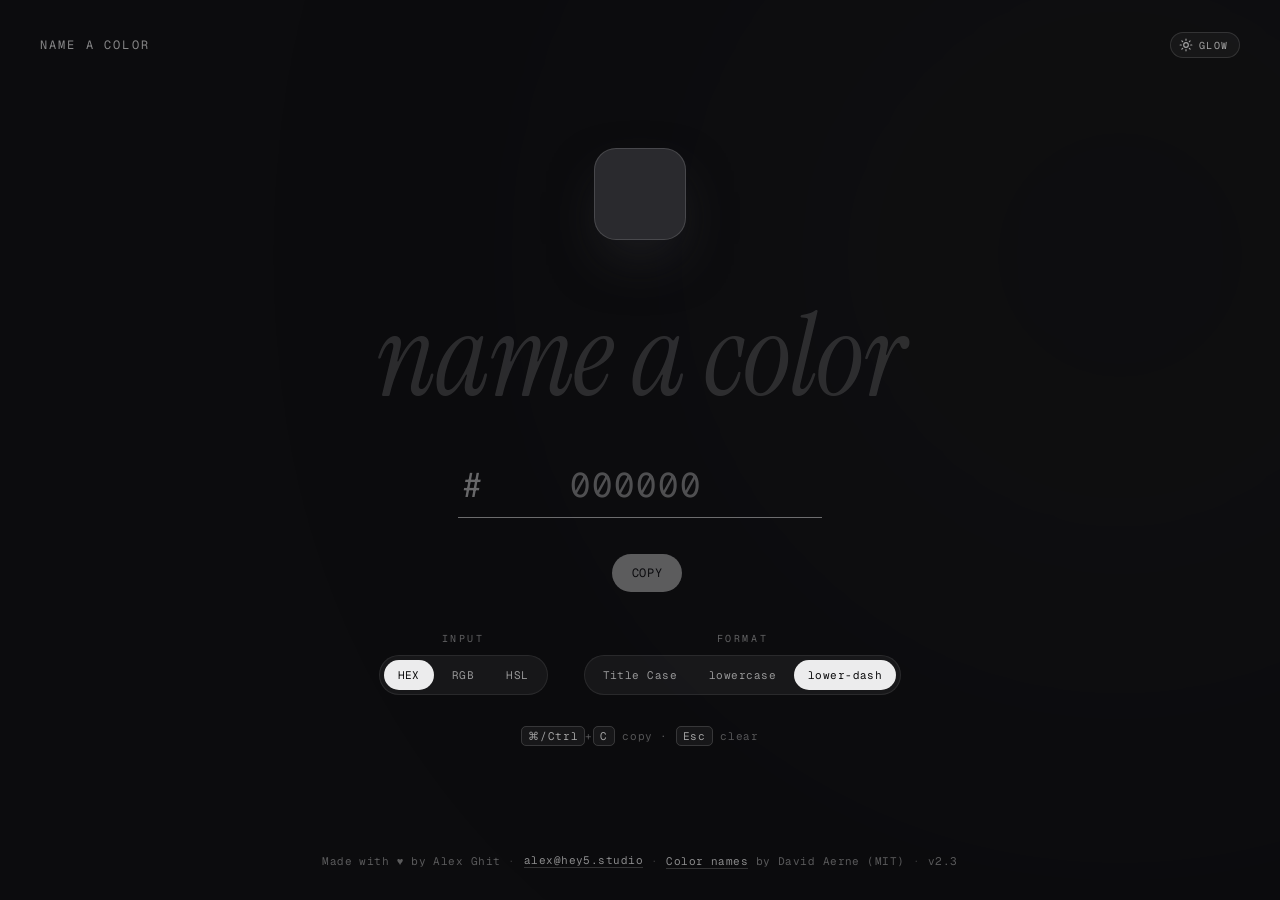
==== commit 3729bcbb: "Add files via upload" ====
--- a/site/index.html
+++ b/site/index.html
@@ -9,9 +9,12 @@
 
 <link rel="icon" type="image/svg+xml" href="data:image/svg+xml,%3Csvg%20width%3D%2232%22%20height%3D%2232%22%20viewBox%3D%220%200%2032%2032%22%20xmlns%3D%22http%3A%2F%2Fwww.w3.org%2F2000%2Fsvg%22%3E%20%3Crect%20width%3D%2232%22%20height%3D%2232%22%20rx%3D%226%22%20fill%3D%22%23111111%22%3E%3C%2Frect%3E%20%3Ccircle%20cx%3D%2216%22%20cy%3D%2216%22%20r%3D%228%22%20fill%3D%22%23ffffff%22%3E%3C%2Fcircle%3E%20%3C%2Fsvg%3E">
 
+<link rel="canonical" href="https://colors.hey5.studio/">
 <meta property="og:type" content="website">
 <meta property="og:title" content="Name a Color">
 <meta property="og:description" content="Enter a hex code and get a color name.">
+<meta property="og:url" content="https://colors.hey5.studio/">
+<meta property="og:image" content="https://colors.hey5.studio/icon128.png">
 <meta name="twitter:card" content="summary">
 
 <link rel="preconnect" href="https://fonts.googleapis.com">
